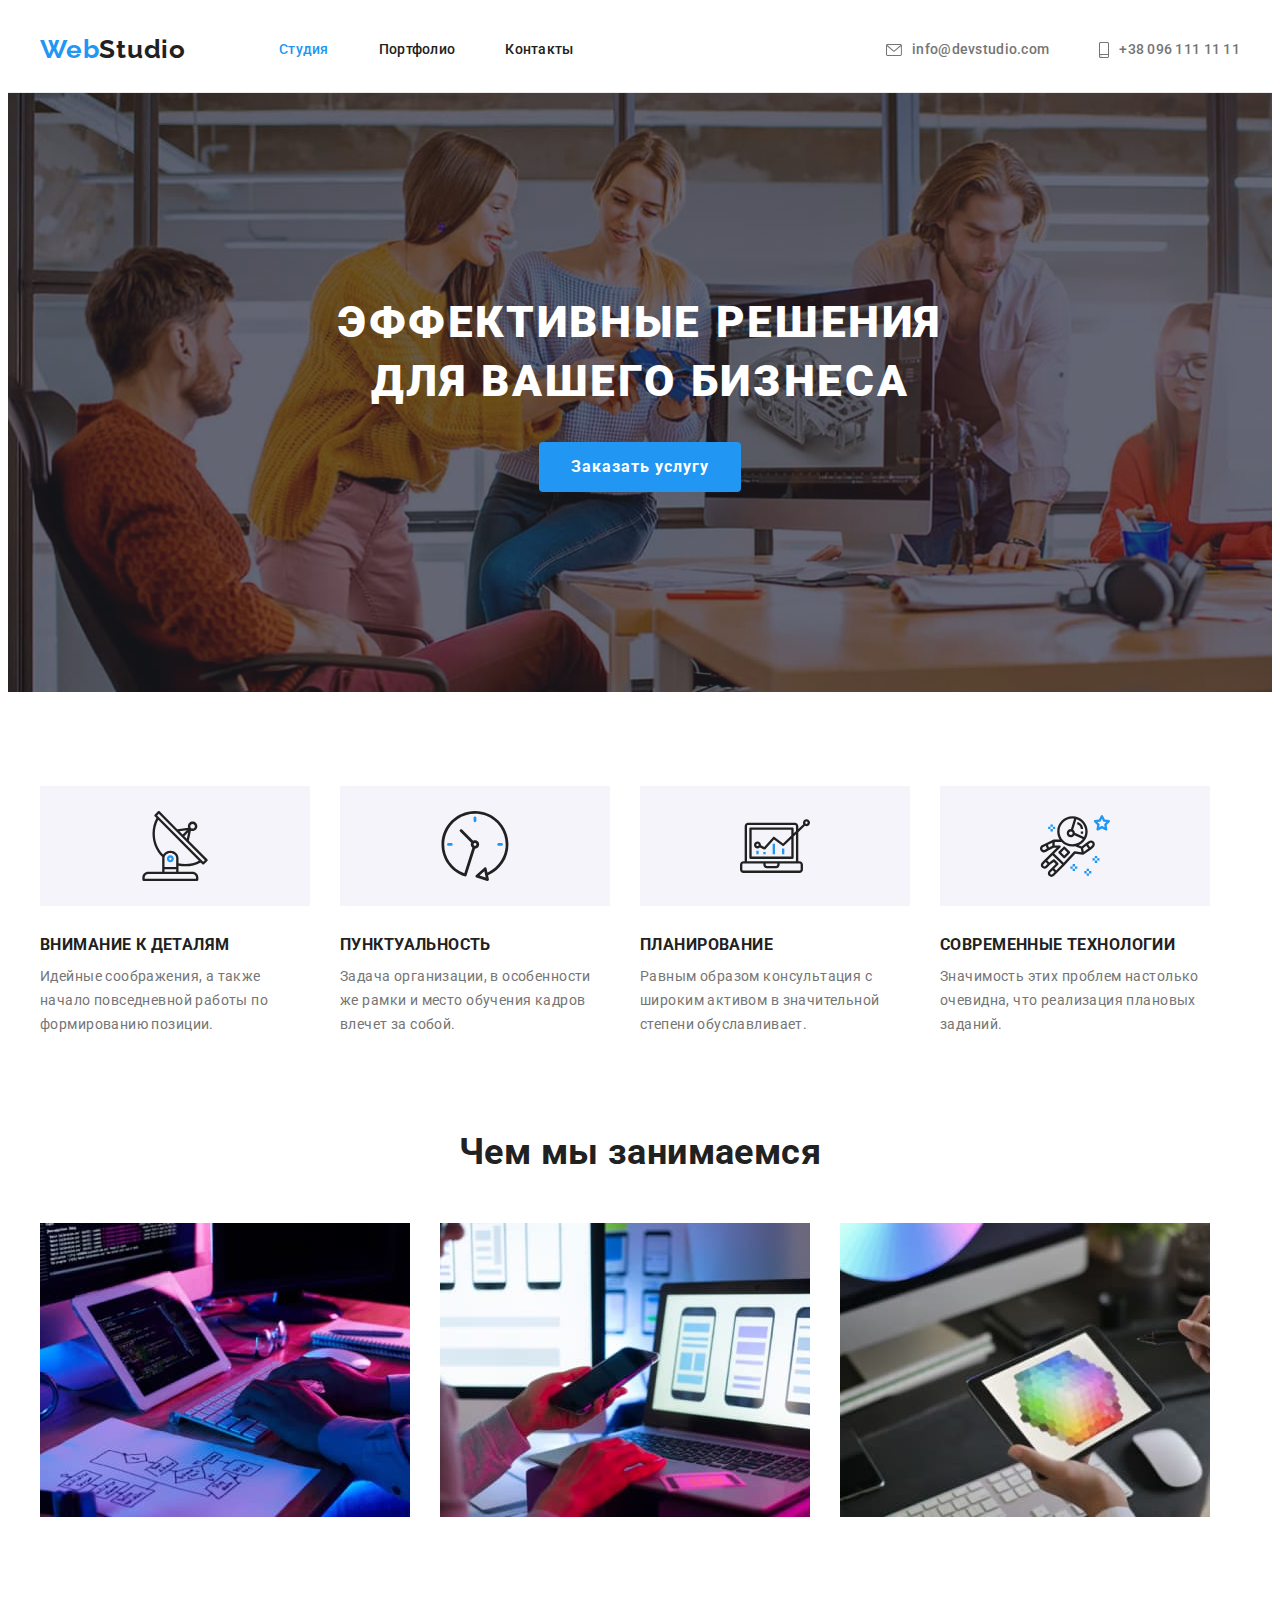
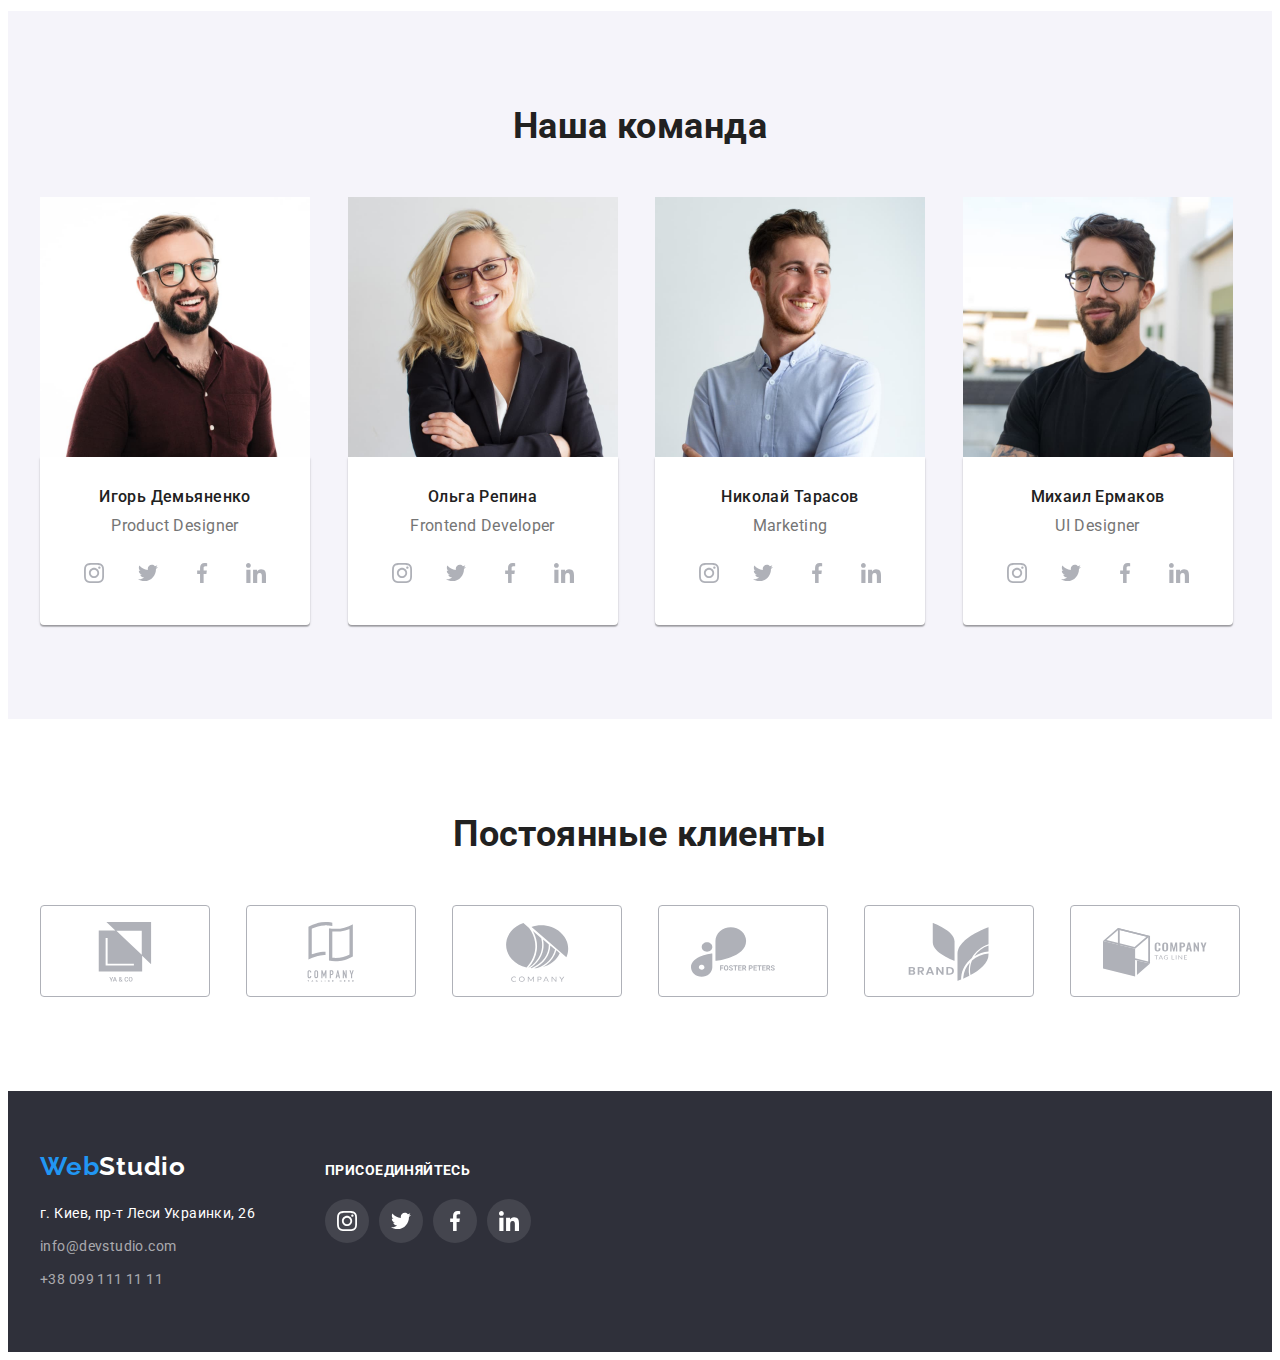
==== index.html @ d1e37722 "додана анімація для посилань" ====
<!DOCTYPE html>
<html lang="ru">
  <head>
    <meta charset="UTF-8" />
    <meta http-equiv="X-UA-Compatible" content="IE=edge" />
    <meta name="viewport" content="width=device-width, initial-scale=1.0" />
    <title>Студия</title>
    <link rel="preconnect" href="https://fonts.googleapis.com" />
    <link rel="preconnect" href="https://fonts.gstatic.com" crossorigin />
    <link
      href="https://fonts.googleapis.com/css2?family=Raleway:wght@700&family=Roboto:wght@400;500;700;900&display=swap"
      rel="stylesheet"
    />
    <link
      rel="stylesheet"
      href="https://cdnjs.cloudflare.com/ajax/libs/modern-normalize/1.1.0/modern-normalize.min.css"
      integrity="sha512-wpPYUAdjBVSE4KJnH1VR1HeZfpl1ub8YT/NKx4PuQ5NmX2tKuGu6U/JRp5y+Y8XG2tV+wKQpNHVUX03MfMFn9Q=="
      crossorigin="anonymous"
      referrerpolicy="no-referrer"
    />
    <link rel="stylesheet" href="./css/styles.css" />
  </head>

  <body>
    <!--=================start header=================-->

    <header class="page-header">
      <div class="container header-conteiner">
        <nav class="navigation">
          <a class="logo-link link" href="" lang="en">
            <span class="logo-part-one">Web</span>Studio</a
          >
          <ul class="nav-list list">
            <li class="nav-list-item">
              <a class="nav-list-link link current" href="">Студия</a>
            </li>
            <li class="nav-list-item">
              <a class="nav-list-link link" href="./portfolio.html"
                >Портфолио</a
              >
            </li>
            <li class="nav-list-item">
              <a class="nav-list-link link" href="">Контакты</a>
            </li>
          </ul>
        </nav>

        <ul class="contacts-header-list list">
          <li class="contacts-header-list-item">
            <a
              class="contacts-header-list-link link"
              href="mailto:info@devstudio.com"
            >
              <svg class="contact-icon-link" width="16" height="12">
                <use href="./images/icon.svg#letter"></use>
              </svg>
              info@devstudio.com</a
            >
          </li>
          <li class="contacts-header-list-item">
            <a class="contacts-header-list-link link" href="tel:+380961111111">
              <svg class="contact-icon-link" width="10" height="16">
                <use href="./images/icon.svg#smartphone"></use>
              </svg>
              +38 096 111 11 11</a
            >
          </li>
        </ul>
      </div>
    </header>
    <!--=================end header=================-->

    <!--=================start main=================-->
    <main>
      <!-- Hero -->
      <section class="hero">
        <div class="container hero-container">
          <h1 class="hero-title">
            Эффективные решения <br />
            для вашего бизнеса
          </h1>
          <button class="hero-button" type="button">Заказать услугу</button>
        </div>
      </section>

      <!-- specifics -->
      <section class="section">
        <div class="container">
          <h2 class="hidden">Особенности</h2>
          <ul class="specifics-list list">
            <li class="specifics-list-item">
              <div class="specifics-container">
                <svg class="specifics-icon" width="70" height="70">
                  <use href="./images/icon.svg#antenna"></use>
                </svg>
              </div>

              <h3 class="specifics-list-title title">Внимание к деталям</h3>
              <p class="specifics-list-text">
                Идейные соображения, а также начало повседневной работы по
                формированию позиции.
              </p>
            </li>
            <li class="specifics-list-item">
              <div class="specifics-container">
                <svg class="specifics-icon" width="70" height="70">
                  <use href="./images/icon.svg#clock"></use>
                </svg>
              </div>

              <h3 class="specifics-list-title title">Пунктуальность</h3>
              <p class="specifics-list-text">
                Задача организации, в особенности же рамки и место обучения
                кадров влечет за собой.
              </p>
            </li>
            <li class="specifics-list-item">
              <div class="specifics-container">
                <svg class="specifics-icon" width="70" height="70">
                  <use href="./images/icon.svg#diagram"></use>
                </svg>
              </div>

              <h3 class="specifics-list-title title">Планирование</h3>
              <p class="specifics-list-text">
                Равным образом консультация с широким активом в значительной
                степени обуславливает.
              </p>
            </li>
            <li class="specifics-list-item">
              <div class="specifics-container">
                <svg class="specifics-icon" width="70" height="70">
                  <use href="./images/icon.svg#astronaut"></use>
                </svg>
              </div>

              <h3 class="specifics-list-title title">Современные технологии</h3>
              <p class="specifics-list-text">
                Значимость этих проблем настолько очевидна, что реализация
                плановых заданий.
              </p>
            </li>
          </ul>
        </div>
      </section>

      <!-- work -->
      <section class="section work-section">
        <div class="container">
          <h2 class="work-title title">Чем мы занимаемся</h2>
          <ul class="work-list list">
            <li class="work-list-item">
              <img
                class="work-img"
                src="./images/work1.jpg"
                alt="руки на клавиатуре"
                width="370"
              />
            </li>
            <li class="work-list-item">
              <img
                class="work-img"
                src="./images/work2.jpg"
                alt="телефон в руках"
                width="370"
              />
            </li>
            <li class="work-list-item">
              <img
                class="work-img"
                src="./images/work3.jpg"
                alt="планшет в руках"
                width="370"
              />
            </li>
          </ul>
        </div>
      </section>

      <!-- teams -->
      <section class="section teams">
        <div class="container">
          <h2 class="team-title title">Наша команда</h2>
          <ul class="team-list list">
            <!--team 1-->
            <li class="team-list-item">
              <img
                class="team-list-img"
                src="./images/team1.jpg"
                alt="Игорь Демьяненко"
                width="270"
              />
              <div class="team-description">
                <h3 class="team-list-title title">Игорь Демьяненко</h3>
                <p class="team-list-text" lang="en">Product Designer</p>

                <ul class="social-list list">
                  <li class="social-item">
                    <a href="" class="social-links">
                      <svg class="social-icon" width="20" height="20">
                        <use href="./images/icon.svg#instagram"></use>
                      </svg>
                    </a>
                  </li>

                  <li class="social-item">
                    <a href="" class="social-links">
                      <svg class="social-icon" width="20" height="20">
                        <use href="./images/icon.svg#twitter"></use>
                      </svg>
                    </a>
                  </li>

                  <li class="social-item">
                    <a href="" class="social-links">
                      <svg class="social-icon" width="20" height="20">
                        <use href="./images/icon.svg#facebook"></use>
                      </svg>
                    </a>
                  </li>

                  <li class="social-item">
                    <a href="" class="social-links">
                      <svg class="social-icon" width="20" height="20">
                        <use href="./images/icon.svg#linkedin"></use>
                      </svg>
                    </a>
                  </li>
                </ul>
              </div>
            </li>

            <!--team 2-->
            <li class="team-list-item">
              <img
                class="team-list-img"
                src="./images/team2.jpg"
                alt="Ольга Репина"
                width="270"
              />
              <div class="team-description">
                <h3 class="team-list-title title">Ольга Репина</h3>
                <p class="team-list-text" lang="en">Frontend Developer</p>

                <ul class="social-list list">
                  <li class="social-item">
                    <a href="" class="social-links">
                      <svg class="social-icon" width="20" height="20">
                        <use href="./images/icon.svg#instagram"></use>
                      </svg>
                    </a>
                  </li>

                  <li class="social-item">
                    <a href="" class="social-links">
                      <svg class="social-icon" width="20" height="20">
                        <use href="./images/icon.svg#twitter"></use>
                      </svg>
                    </a>
                  </li>

                  <li class="social-item">
                    <a href="" class="social-links">
                      <svg class="social-icon" width="20" height="20">
                        <use href="./images/icon.svg#facebook"></use>
                      </svg>
                    </a>
                  </li>

                  <li class="social-item">
                    <a href="" class="social-links">
                      <svg class="social-icon" width="20" height="20">
                        <use href="./images/icon.svg#linkedin"></use>
                      </svg>
                    </a>
                  </li>
                </ul>
              </div>
            </li>

            <!--team 3-->
            <li class="team-list-item">
              <img
                class="team-list-img"
                src="./images/team3.jpg"
                alt="Николай Тарасов"
                width="270"
              />
              <div class="team-description">
                <h3 class="team-list-title title">Николай Тарасов</h3>
                <p class="team-list-text" lang="en">Marketing</p>

                <ul class="social-list list">
                  <li class="social-item">
                    <a href="" class="social-links">
                      <svg class="social-icon" width="20" height="20">
                        <use href="./images/icon.svg#instagram"></use>
                      </svg>
                    </a>
                  </li>

                  <li class="social-item">
                    <a href="" class="social-links">
                      <svg class="social-icon" width="20" height="20">
                        <use href="./images/icon.svg#twitter"></use>
                      </svg>
                    </a>
                  </li>

                  <li class="social-item">
                    <a href="" class="social-links">
                      <svg class="social-icon" width="20" height="20">
                        <use href="./images/icon.svg#facebook"></use>
                      </svg>
                    </a>
                  </li>

                  <li class="social-item">
                    <a href="" class="social-links">
                      <svg class="social-icon" width="20" height="20">
                        <use href="./images/icon.svg#linkedin"></use>
                      </svg>
                    </a>
                  </li>
                </ul>
              </div>
            </li>

            <!--team 4-->
            <li class="team-list-item">
              <img
                class="team-list-img"
                src="./images/team4.jpg"
                alt="Михаил Ермаков"
                width="270"
              />
              <div class="team-description">
                <h3 class="team-list-title title">Михаил Ермаков</h3>
                <p class="team-list-text" lang="en">UI Designer</p>

                <ul class="social-list list">
                  <li class="social-item">
                    <a href="" class="social-links">
                      <svg class="social-icon" width="20" height="20">
                        <use href="./images/icon.svg#instagram"></use>
                      </svg>
                    </a>
                  </li>

                  <li class="social-item">
                    <a href="" class="social-links">
                      <svg class="social-icon" width="20" height="20">
                        <use href="./images/icon.svg#twitter"></use>
                      </svg>
                    </a>
                  </li>

                  <li class="social-item">
                    <a href="" class="social-links">
                      <svg class="social-icon" width="20" height="20">
                        <use href="./images/icon.svg#facebook"></use>
                      </svg>
                    </a>
                  </li>

                  <li class="social-item">
                    <a href="" class="social-links">
                      <svg class="social-icon" width="20" height="20">
                        <use href="./images/icon.svg#linkedin"></use>
                      </svg>
                    </a>
                  </li>
                </ul>
              </div>
            </li>
          </ul>
        </div>
      </section>

      <!--our clients-->
      <section class="section">
        <div class="container">
          <h2 class="clients-title title">Постоянные клиенты</h2>
          <ul class="clients-list list">
            <li class="client-item">
              <a class="client-link" href="">
                <svg class="client-icon" width="106" height="60">
                  <use href="./images/icon.svg#group"></use>
                </svg>
              </a>
            </li>
            <li class="client-item">
              <a class="client-link" href="">
                <svg class="client-icon" width="106" height="60">
                  <use href="./images/icon.svg#group-1"></use>
                </svg>
              </a>
            </li>
            <li class="client-item">
              <a class="client-link" href="">
                <svg class="client-icon" width="106" height="60">
                  <use href="./images/icon.svg#group-2"></use>
                </svg>
              </a>
            </li>
            <li class="client-item">
              <a class="client-link" href="">
                <svg class="client-icon" width="106" height="60">
                  <use href="./images/icon.svg#group-3"></use>
                </svg>
              </a>
            </li>
            <li class="client-item">
              <a class="client-link" href="">
                <svg class="client-icon" width="106" height="60">
                  <use href="./images/icon.svg#group-4"></use>
                </svg>
              </a>
            </li>
            <li class="client-item">
              <a class="client-link" href="">
                <svg class="client-icon" width="106" height="60">
                  <use href="./images/icon.svg#group-5"></use>
                </svg>
              </a>
            </li>
          </ul>
        </div>
      </section>
    </main>
    <!--=================end main=================-->

    <!--=================start footer=================-->
    <footer class="footer">
      <div class="container footer-container">
        <div class="adress">
          <a class="footer-logo-link link" href="" lang="en">
            <span class="logo-part-one">Web</span>Studio</a
          >
          <address>
            <ul class="address-list list">
              <li class="address-list-item">
                <a
                  class="address-list-link link"
                  href="https://goo.gl/maps/DS2FpUbjy8NpvMt88"
                  target="_blank"
                >
                  г. Киев, пр-т Леси Украинки, 26</a
                >
              </li>
              <li class="address-list-item">
                <a
                  class="address-list-link-item link"
                  href="mailto:info@devstudio.com"
                  >info@devstudio.com</a
                >
              </li>
              <li class="address-list-item">
                <a class="address-list-link-item link" href="tel:+380991111111"
                  >+38 099 111 11 11</a
                >
              </li>
            </ul>
          </address>
        </div>

        <div class="footer-social">
          <p class="footer-text">присоединяйтесь</p>
          <ul class="footer-social-list list">
            <li class="footer-social-item">
              <a class="footer-social-link" href="">
                <svg width="20" height="20">
                  <use
                    class="footer-social-icon"
                    href="./images/icon.svg#instagram"
                  ></use>
                </svg>
              </a>
            </li>
            <li class="footer-social-item">
              <a class="footer-social-link" href="">
                <svg width="20" height="20">
                  <use href="./images/icon.svg#twitter"></use>
                </svg>
              </a>
            </li>
            <li class="footer-social-item">
              <a class="footer-social-link" href="">
                <svg width="20" height="20">
                  <use href="./images/icon.svg#facebook"></use>
                </svg>
              </a>
            </li>
            <li class="footer-social-item">
              <a class="footer-social-link" href="">
                <svg width="20" height="20">
                  <use href="./images/icon.svg#linkedin"></use>
                </svg>
              </a>
            </li>
          </ul>
        </div>
      </div>
    </footer>
    <!--=================end footer=================-->
  </body>
</html>
---- css/styles.css ----
:root {
  --primary-text-color: #757575;
  --title-text-color: #212121;
  --akcent-text-color: #2196f3;
  --main-text-color: #ffffff;
  --border-color: #eeeeee;

  --fone-background-color: #ffffff;
  --main-background-color: #2f303a;
  --second-background-color: #f5f4fa;
  --button-color: #2196f3;
  --social-color: #afb1b8;
  --social-akcent-color: #2196f3;
  --social-hover-color: #ffffff;

  --primary-font-family: "Roboto", sans-serif;
  --font-logo: "Raleway", sans-serif;
}

body {
  font-family: var(--primary-font-family);
  font-size: 14px;
  line-height: 0.03em;
  letter-spacing: 0.03em;
  color: var(--primary-text-color);
  background-color: var(--fone-background-color);
}

h1,
h2,
h3,
p {
  margin-top: 0;
  margin-bottom: 0;
}

ul {
  margin-top: 0;
  margin-bottom: 0;
  padding-left: 0;
}

img {
  display: block;
  max-width: 100%;
  height: auto;
}

.list {
  list-style: none;
}

.link {
  text-decoration: none;
  transition: color 250ms cubic-bezier(0.4, 0, 0.2, 1);
}

.container {
  width: 1200px;
  padding-left: 15px;
  padding-right: 15px;
  margin-left: auto;
  margin-right: auto;
}

.section {
  padding-top: 94px;
  padding-bottom: 94px;
}

.title {
  color: var(--title-text-color);
}

.hidden {
  position: absolute;
  width: 1px;
  height: 1px;
  margin: -1px;
  padding: 0;
  overflow: hidden;
  border: 0;
  clip: rect(0 0 0 0);
}

/*-----------------start header-----------------*/

.page-header {
  border-bottom: 1px solid #ececec;
}

.header-conteiner {
  display: flex;
}

/*navigation*/
.logo-link {
  padding-top: 24px;
  padding-bottom: 24px;
  font-family: var(--font-logo);
  font-style: normal;
  font-weight: 700;
  font-size: 26px;
  line-height: 1.19;
  letter-spacing: 0.03em;
  color: var(--title-text-color);
  margin-right: 93px;
}

.logo-part-one {
  font-family: var(--font-logo);
  font-style: normal;
  font-weight: 700;
  font-size: 26px;
  line-height: 1.19;
  letter-spacing: 0.03em;
  color: var(--akcent-text-color);
}

.nav-list-link {
  padding-top: 32px;
  padding-bottom: 32px;
  font-weight: 500;
  font-size: 14px;
  line-height: 1.14;
  letter-spacing: 0.02em;
  color: var(--title-text-color);
}

.nav-list-link:hover,
.nav-list-link:focus {
  color: var(--akcent-text-color);
}

.navigation {
  display: flex;
  align-items: center;
}

.nav-list {
  display: flex;
}

.nav-list-item:not(:last-child) {
  margin-right: 50px;
}

/*contacts*/
.contacts-header-list {
  display: flex;
  align-items: center;
  margin-left: auto;
}

.contacts-header-list-item:not(:last-child) {
  margin-right: 50px;
}

.contacts-header-list-link {
  display: flex;
  align-items: center;
  padding-top: 32px;
  padding-bottom: 32px;
  font-weight: 500;
  font-size: 14px;
  line-height: 1.4;
  letter-spacing: 0.02em;
  color: var(--primary-text-color);
}

.contacts-header-list-link:hover,
.contacts-header-list-link:focus {
  color: var(--akcent-text-color);
}

.contact-icon-link {
  fill: currentColor;
  margin-right: 10px;
}

.current {
  color: var(--akcent-text-color);
}

/*---------------hero-------------*/
.hero {
  max-width: 1600px;
  max-height: 600px;
  margin: 0 auto;
  background-image: linear-gradient(
      rgba(47, 48, 58, 0.4),
      rgba(47, 48, 58, 0.4)
    ),
    url("../images/hero.jpg");

  background-size: cover;
  background-repeat: no-repeat;
  background-color: var(--main-background-color);
  padding-top: 200px;
  padding-bottom: 200px;
  text-align: center;
}
.hero-title {
  font-weight: 900;
  font-size: 44px;
  line-height: 1.36;
  letter-spacing: 0.06em;
  text-transform: uppercase;
  color: var(--main-text-color);
}

.hero-button {
  margin-right: auto;
  margin-left: auto;
  margin-top: 30px;
  padding: 10px 32px;
  min-width: 200px;
  border-radius: 4px;
  border: none;
  /* box-shadow: 0px 4px 4px rgba(0, 0, 0, 0.15); */
  font-family: inherit;
  font-weight: 700;
  font-size: 16px;
  line-height: 1.88;
  display: flex;
  align-items: center;
  text-align: center;
  letter-spacing: 0.06em;
  cursor: pointer;
  color: var(--main-text-color);
  background-color: var(--button-color);
}

/*--------------specifics--------------*/
.specifics-list {
  display: flex;
}

.specifics-list-item {
  width: 270px;
}

.specifics-list-item:not(:last-child) {
  margin-right: 30px;
}

.specifics-container {
  display: flex;
  justify-content: center;
  align-items: center;
  width: 270px;
  height: 120px;
  margin-bottom: 30px;
  background-color: var(--second-background-color);
}

.specifics-list-title {
  margin-bottom: 10px;
  font-weight: 700;
  line-height: 1.14;
  text-transform: uppercase;
}

.specifics-list-text {
  line-height: 1.71;
}

/*----------------work----------------*/
.work-section {
  padding-top: 0;
}

.work-title {
  margin-bottom: 50px;
  font-weight: 700;
  font-size: 36px;
  line-height: 1.17;
  text-align: center;
}

.work-list {
  display: flex;
}

.work-list-item:not(:last-child) {
  margin-right: 30px;
}

/*---------------teams---------------*/
.teams {
  background-color: var(--second-background-color);
}

.team-title {
  margin-bottom: 50px;
  font-weight: 700;
  font-size: 36px;
  line-height: 42px;
  text-align: center;
}

.team-list {
  display: flex;
  margin-left: -30px;
}

.team-list-item {
  flex-basis: calc((100% - 120px) / 4);
  margin-left: 30px;
}

.social-list {
  display: flex;
  justify-content: center;
  align-items: center;
}

.social-item:not(:last-child) {
  margin-right: 10px;
}

.social-links {
  display: flex;
  justify-content: center;
  align-items: center;
  width: 44px;
  height: 44px;
  border-radius: 50%;
  fill: var(--social-color);
  transition: fill 250ms cubic-bezier(0.4, 0, 0.2, 1),
    background-color 250ms cubic-bezier(0.4, 0, 0.2, 1);
}

.social-links:hover,
.social-links:focus {
  fill: var(--social-hover-color);
  background-color: var(--social-akcent-color);
}

.social-icon {
  display: flex;
  justify-content: center;
}

.team-description {
  width: 270px;
  padding-top: 30px;
  padding-bottom: 30px;
  box-shadow: 0px 1px 3px rgba(0, 0, 0, 0.12), 0px 1px 1px rgba(0, 0, 0, 0.14),
    0px 2px 1px rgba(0, 0, 0, 0.2);
  border-radius: 0px 0px 4px 4px;
  background-color: var(--fone-background-color);
}

.team-list-title {
  margin-bottom: 10px;
  font-weight: 500;
  font-size: 16px;
  line-height: 1.19;
  text-align: center;
}

.team-list-text {
  font-size: 16px;
  line-height: 1.19;
  text-align: center;
  margin-bottom: 16px;
}

/*----------------clients----------------*/
.clients-title {
  font-weight: 700;
  font-size: 36px;
  line-height: 1.17;
  text-align: center;
  margin-bottom: 50px;
}

.clients-list {
  display: flex;
  justify-content: space-between;
}

.client-link {
  padding: 16px 32px;
  display: flex;
  width: 170px;
  height: 92px;
  border: 1px solid var(--social-color);
  box-sizing: border-box;
  border-radius: 4px;
  fill: var(--social-color);
  transition: fill 250ms cubic-bezier(0.4, 0, 0.2, 1),
    border 250ms cubic-bezier(0.4, 0, 0.2, 1);
}

.client-link:hover,
.client-link:focus {
  fill: var(--social-akcent-color);
  border: 1px solid var(--social-akcent-color);
}

/*----------------footer----------------*/
.footer {
  background-color: var(--main-background-color);
}

.footer-container {
  display: flex;
  align-items: baseline;
}

.adress {
  margin-right: 70px;
  padding-top: 60px;
  padding-bottom: 60px;
}

.footer-logo-link {
  display: block;
  margin-bottom: 20px;
  font-family: var(--font-logo);
  font-style: normal;
  font-weight: 700;
  font-size: 26px;
  line-height: 1.19;
  letter-spacing: 0.03em;
  color: var(--main-text-color);
}

.address-list-item:not(:last-child) {
  margin-bottom: 9px;
}

.address-list-link {
  font-style: normal;
  font-weight: 400;
  font-size: 14px;
  line-height: 1.71;
  letter-spacing: 0.03em;
  color: var(--main-text-color);
}

.address-list-link-item {
  font-style: normal;
  font-weight: 400;
  font-size: 14px;
  line-height: 1.71;
  letter-spacing: 0.03em;
  color: rgba(255, 255, 255, 0.6);
}

.address-list-link:hover,
.address-list-link:focus {
  color: var(--akcent-text-color);
}
.address-list-link-item:hover,
.address-list-link-item:focus {
  color: var(--akcent-text-color);
}

.footer-text {
  margin-bottom: 20px;
  font-weight: 700;
  line-height: 1.14;
  text-transform: uppercase;
  color: var(--main-text-color);
}

.footer-social-list {
  display: flex;
  justify-content: space-between;
}

.footer-social-item {
  display: flex;
  justify-content: space-between;
  align-items: center;
}

.footer-social-item:not(:last-child) {
  margin-right: 10px;
}

.footer-social-link {
  display: flex;
  justify-content: center;
  align-items: center;
  width: 44px;
  height: 44px;
  border-radius: 50%;
  fill: var(--main-text-color);
  background-color: rgba(255, 255, 255, 0.1);
  transition: background-color 250ms cubic-bezier(0.4, 0, 0.2, 1);
}

.footer-social-link:hover,
.footer-social-link:focus {
  background-color: var(--social-akcent-color);
}

.footer-social-icon {
  display: flex;
  justify-content: center;
}

/*-----------------------end Studio-----------------------*/

/*-----------------------start Portfolio-----------------------*/

/*------filter------*/
.filter-list {
  display: flex;
  justify-content: center;
}

.filter-list-item {
  margin-right: 8px;
  margin-bottom: 50px;
}

.filter-list-button {
  padding-top: 6px;
  padding-bottom: 6px;
  padding-left: 22px;
  padding-right: 22px;
  border-radius: 4px;
  border: transparent;
  font-weight: 500;
  font-size: 16px;
  line-height: 1.62;
  text-align: center;
  letter-spacing: 0.03em;
  cursor: pointer;
  color: var(--title-text-color);
  background-color: var(--second-background-color);
}

.filter-list-button:hover,
.filter-list-button:focus {
  color: var(--main-text-color);
  background-color: var(--button-color);
}

/*------projects------*/
.projects-list {
  display: flex;
  flex-wrap: wrap;
  margin-left: -30px;
  margin-top: -30px;
}

.projects-list-item {
  flex-basis: calc((100% - 90px) / 3);
  margin-left: 30px;
  margin-top: 30px;
}

.projects-list-link {
  display: block;
}

.projects-list-link:hover,
.projects-list-link:focus {
  box-shadow: 0px 1px 1px rgba(0, 0, 0, 0.12), 0px 4px 4px rgba(0, 0, 0, 0.06),
    1px 4px 6px rgba(0, 0, 0, 0.16);
}

.project-description {
  padding: 20px 24px;
  border: 1px solid var(--border-color);
  border-top: none;
}

.projects-item-title {
  margin-bottom: 4px;
  font-style: normal;
  font-weight: 700;
  font-size: 18px;
  line-height: 2;
  letter-spacing: 0.06em;
  color: var(--title-text-color);
}

.projects-item-text {
  font-style: normal;
  font-weight: 400;
  font-size: 16px;
  line-height: 1.88;
  letter-spacing: 0.03em;
  color: var(--primary-text-color);
}
/*-----------------------end Portfolio-----------------------*/
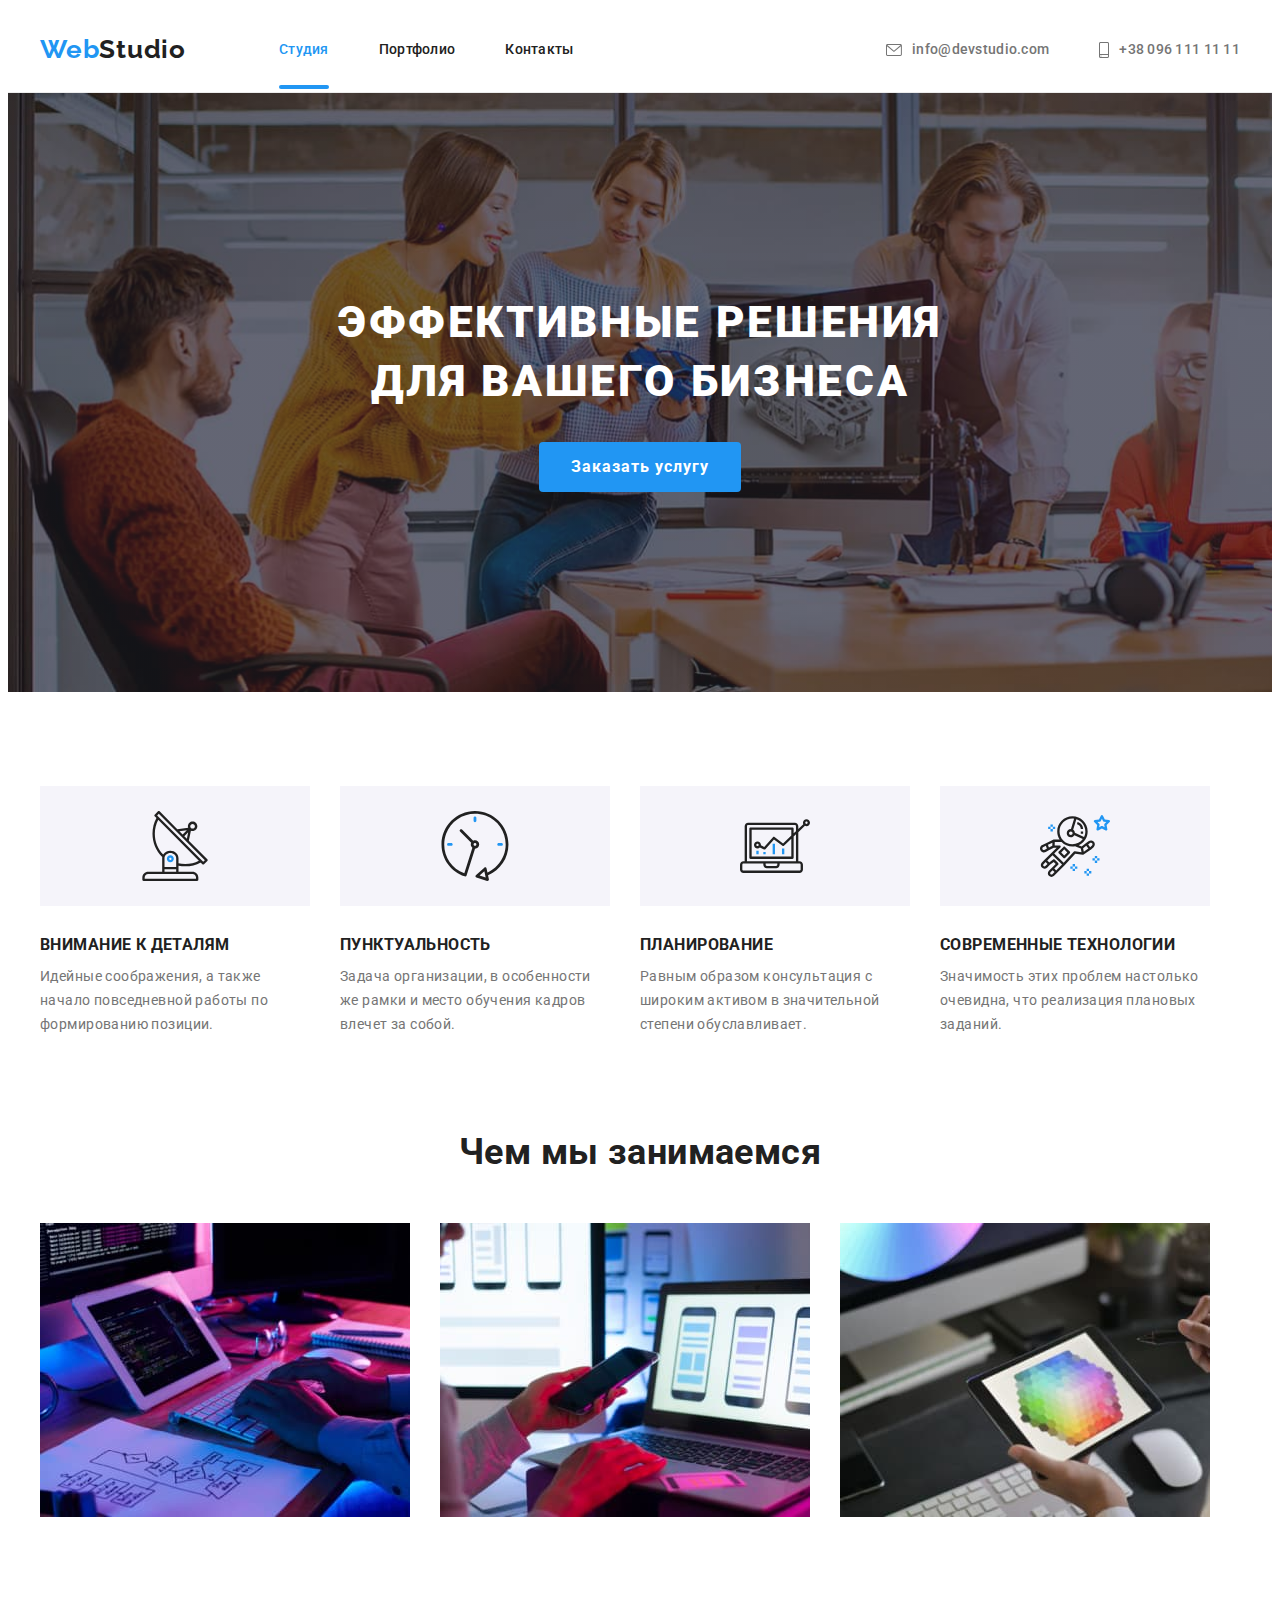
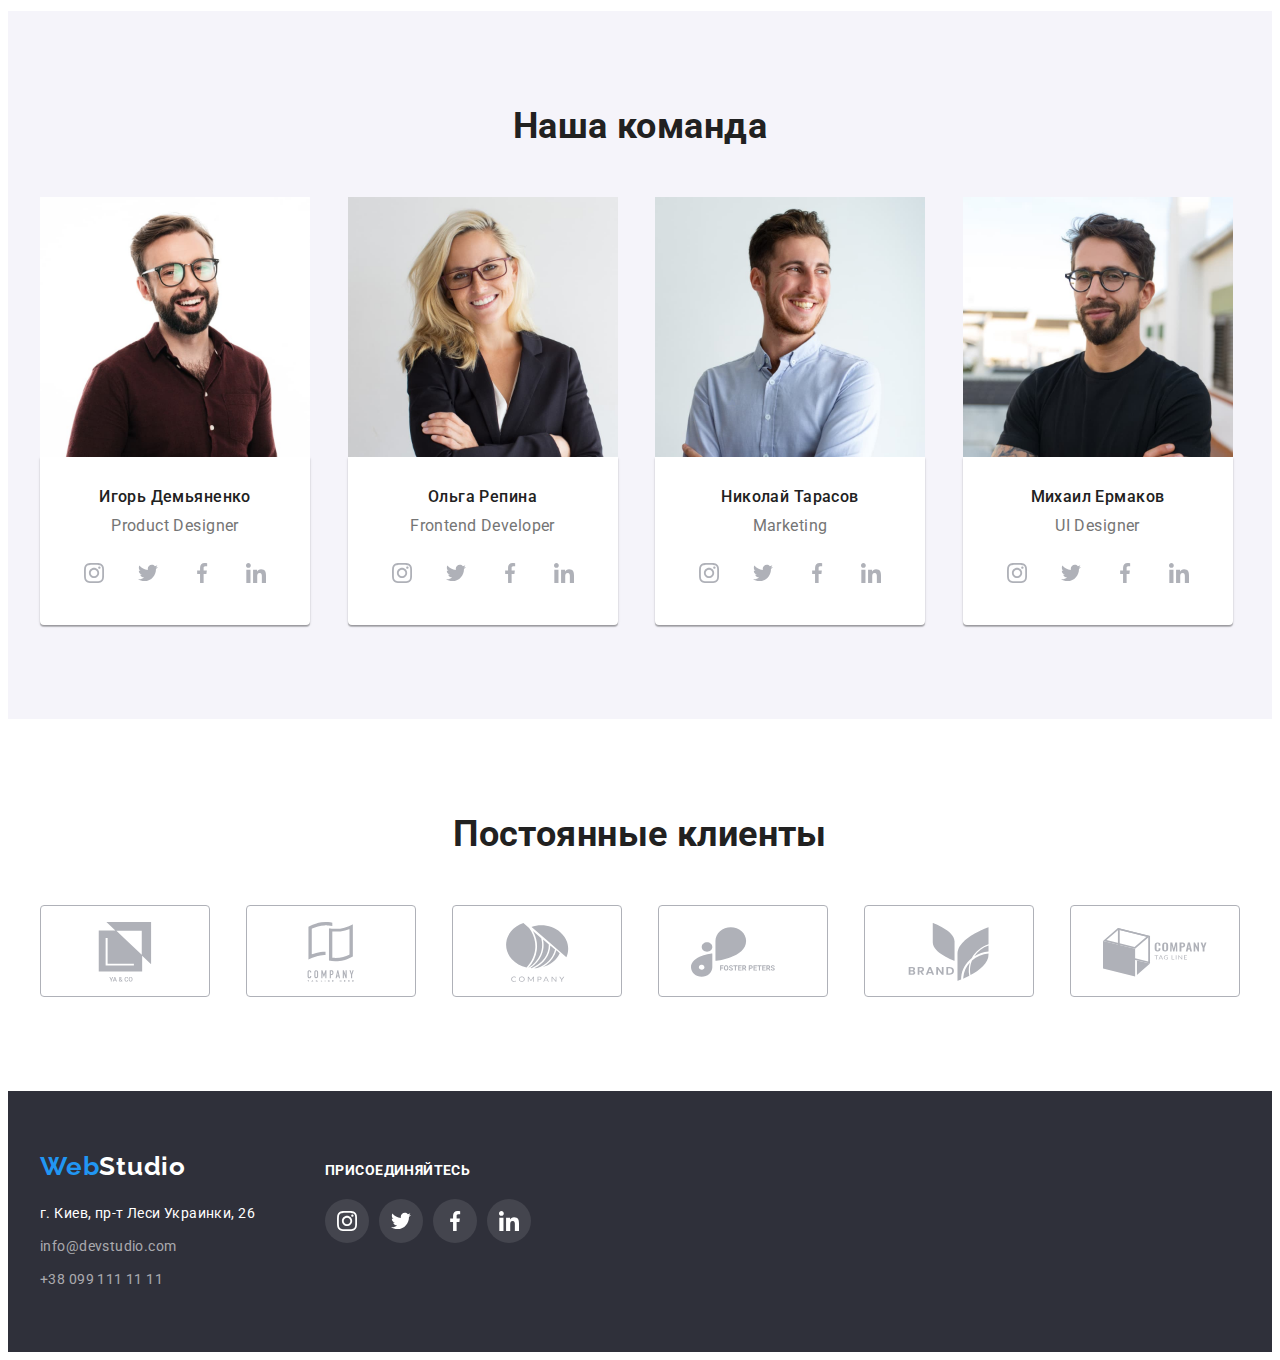
==== commit 3f6fb659: "додано анімацію для кнопок і карток" ====
--- a/index.html
+++ b/index.html
@@ -79,7 +79,9 @@
             Эффективные решения <br />
             для вашего бизнеса
           </h1>
-          <button class="hero-button" type="button">Заказать услугу</button>
+          <button class="hero-button" type="button" data-modal-open>
+            Заказать услугу
+          </button>
         </div>
       </section>
 
@@ -503,5 +505,17 @@
       </div>
     </footer>
     <!--=================end footer=================-->
+
+    <div class="backdrop is-hidden" data-modal>
+      <div class="modal">
+        <button type="button" class="modal-close-btn" data-modal-close>
+          <svg class="modal-close-icon" width="18" height="18">
+            <use href="./images/icon.svg#icon-close"></use>
+          </svg>
+        </button>
+      </div>
+    </div>
+
+    <script src="./js/modal.js"></script>
   </body>
 </html>
--- a/css/styles.css
+++ b/css/styles.css
@@ -118,6 +118,7 @@
 }
 
 .nav-list-link {
+  position: relative;
   padding-top: 32px;
   padding-bottom: 32px;
   font-weight: 500;
@@ -132,6 +133,21 @@
   color: var(--akcent-text-color);
 }
 
+.current::after {
+  content: "";
+  width: 100%;
+  height: 4px;
+  border-radius: 2px;
+  background-color: var(--social-akcent-color);
+  position: absolute;
+  bottom: 0;
+  left: 0;
+}
+
+.current {
+  color: var(--akcent-text-color);
+}
+
 .navigation {
   display: flex;
   align-items: center;
@@ -176,10 +192,6 @@
 .contact-icon-link {
   fill: currentColor;
   margin-right: 10px;
-}
-
-.current {
-  color: var(--akcent-text-color);
 }
 
 /*---------------hero-------------*/
@@ -217,7 +229,6 @@
   min-width: 200px;
   border-radius: 4px;
   border: none;
-  /* box-shadow: 0px 4px 4px rgba(0, 0, 0, 0.15); */
   font-family: inherit;
   font-weight: 700;
   font-size: 16px;
@@ -229,6 +240,14 @@
   cursor: pointer;
   color: var(--main-text-color);
   background-color: var(--button-color);
+  transition: background-color 250ms cubic-bezier(0.4, 0, 0.2, 1),
+    box-shadow 250ms cubic-bezier(0.4, 0, 0.2, 1);
+}
+
+.hero-button:hover,
+.hero-button:focus {
+  background-color: #188ce8;
+  box-shadow: 0px 4px 4px rgba(0, 0, 0, 0.15);
 }
 
 /*--------------specifics--------------*/
@@ -327,8 +346,7 @@
   height: 44px;
   border-radius: 50%;
   fill: var(--social-color);
-  transition: fill 250ms cubic-bezier(0.4, 0, 0.2, 1),
-    background-color 250ms cubic-bezier(0.4, 0, 0.2, 1);
+  transition: background-color 250ms cubic-bezier(0.4, 0, 0.2, 1);
 }
 
 .social-links:hover,
@@ -340,6 +358,7 @@
 .social-icon {
   display: flex;
   justify-content: center;
+  transition: fill 250ms cubic-bezier(0.4, 0, 0.2, 1);
 }
 
 .team-description {
@@ -505,6 +524,48 @@
 }
 
 /*-----------------------end Studio-----------------------*/
+
+.backdrop {
+  position: fixed;
+  top: 0;
+  left: 0;
+  width: 100vw;
+  height: 100vh;
+  background-color: rgba(0, 0, 0, 0.2);
+  transition: opacity 500ms, visibility 500ms;
+}
+
+.backdrop.is-hidden {
+  opacity: 0;
+  visibility: hidden;
+  pointer-events: none;
+}
+
+.modal {
+  position: absolute;
+  top: 50%;
+  left: 50%;
+  transform: translate(-50%, -50%);
+  width: 528px;
+  height: 580px;
+  background-color: #ffffff;
+}
+
+.modal-close-btn {
+  position: absolute;
+  top: 8px;
+  right: 8px;
+  width: 30px;
+  height: 30px;
+  display: flex;
+  justify-content: center;
+  align-items: center;
+  border-radius: 50%;
+  border: 1px solid rgba(0, 0, 0, 0.1);
+  background-color: transparent;
+  padding: 0;
+  cursor: pointer;
+}
 
 /*-----------------------start Portfolio-----------------------*/
 
@@ -534,12 +595,17 @@
   cursor: pointer;
   color: var(--title-text-color);
   background-color: var(--second-background-color);
+  transition: color 250ms cubic-bezier(0.4, 0, 0.2, 1),
+    background-color 250ms cubic-bezier(0.4, 0, 0.2, 1),
+    box-shadow 250ms cubic-bezier(0.4, 0, 0.2, 1);
 }
 
 .filter-list-button:hover,
 .filter-list-button:focus {
   color: var(--main-text-color);
   background-color: var(--button-color);
+  box-shadow: 0px 3px 1px rgba(0, 0, 0, 0.1), 0px 1px 2px rgba(0, 0, 0, 0.08),
+    0px 2px 2px rgba(0, 0, 0, 0.12);
 }
 
 /*------projects------*/
@@ -558,6 +624,7 @@
 
 .projects-list-link {
   display: block;
+  transition: box-shadow 250ms cubic-bezier(0.4, 0, 0.2, 1);
 }
 
 .projects-list-link:hover,
@@ -590,4 +657,31 @@
   letter-spacing: 0.03em;
   color: var(--primary-text-color);
 }
+
+.projects-list-link-img {
+  position: relative;
+  overflow: hidden;
+}
+
+.overlay {
+  position: absolute;
+  top: 0;
+  left: 0;
+  width: 100%;
+  height: 100%;
+  font-size: 18px;
+  line-height: 1.56;
+  color: var(--main-text-color);
+  background-color: rgba(33, 150, 243, 0.9);
+  padding: 63px 24px;
+  overflow: auto;
+  transform: translateY(100%);
+  transition: transform 250ms cubic-bezier(0.4, 0, 0.2, 1);
+}
+
+.projects-list-link:hover .overlay,
+.projects-list-link:focus .overlay {
+  transform: translate(0);
+}
+
 /*-----------------------end Portfolio-----------------------*/
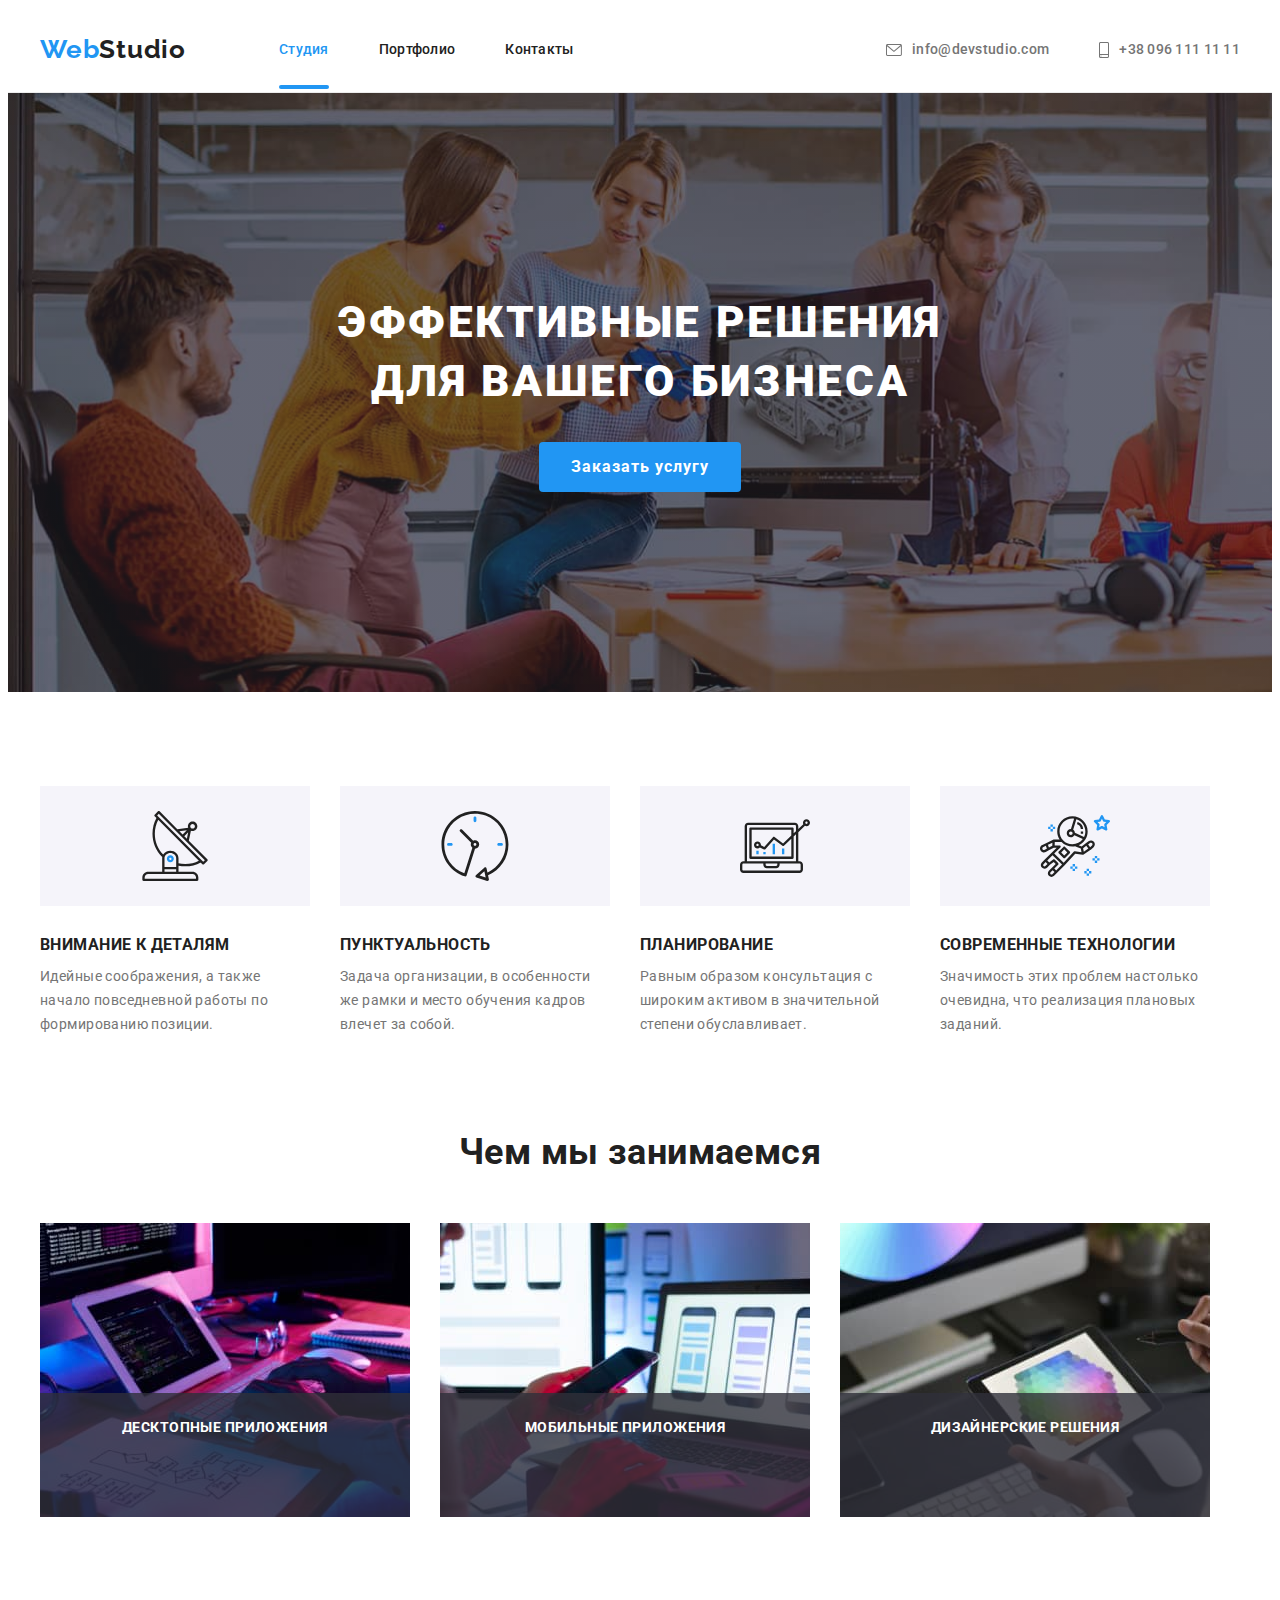
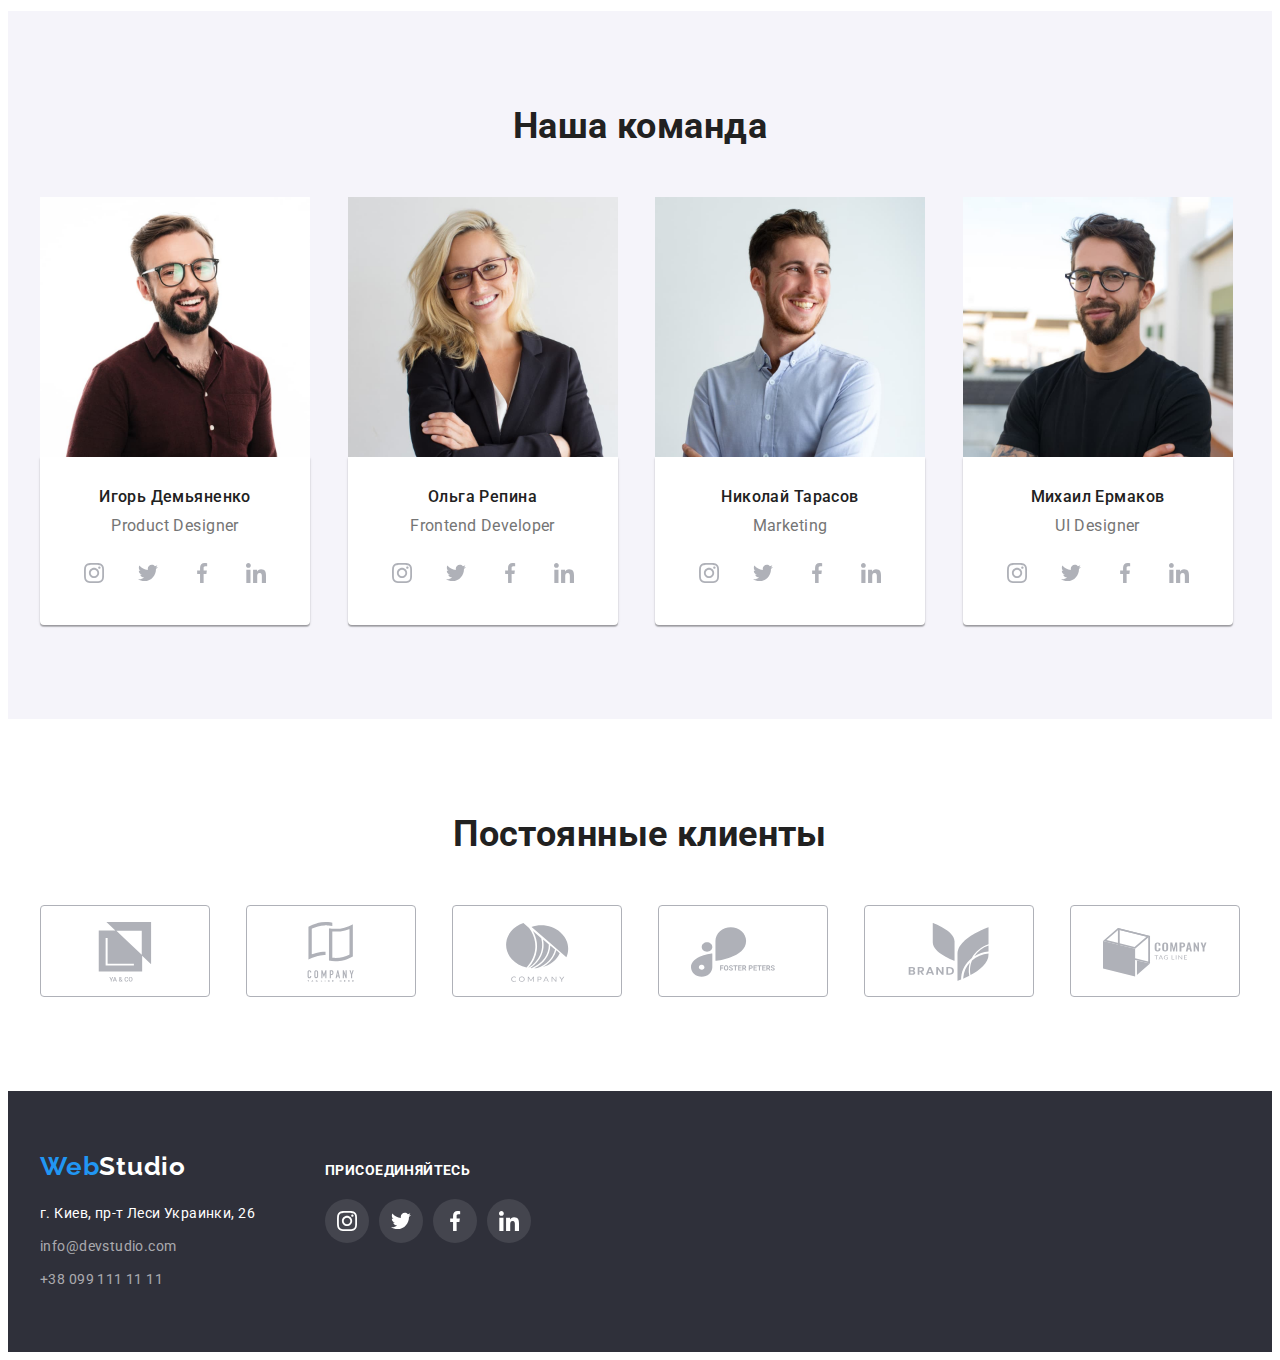
==== commit b8bf43af: "додано оверлей до карток" ====
--- a/index.html
+++ b/index.html
@@ -150,30 +150,42 @@
       <section class="section work-section">
         <div class="container">
           <h2 class="work-title title">Чем мы занимаемся</h2>
+
           <ul class="work-list list">
             <li class="work-list-item">
-              <img
-                class="work-img"
-                src="./images/work1.jpg"
-                alt="руки на клавиатуре"
-                width="370"
-              />
-            </li>
+              <div class="work-item-img">
+                <img
+                  class="work-img"
+                  src="./images/work1.jpg"
+                  alt="руки на клавиатуре"
+                  width="370"
+                />
+                <p class="work-text">Десктопные приложения</p>
+              </div>
+            </li>
+
             <li class="work-list-item">
-              <img
-                class="work-img"
-                src="./images/work2.jpg"
-                alt="телефон в руках"
-                width="370"
-              />
-            </li>
+              <div class="work-item-img">
+                <img
+                  class="work-img"
+                  src="./images/work2.jpg"
+                  alt="телефон в руках"
+                  width="370"
+                />
+                <p class="work-text">Мобильные приложения</p>
+              </div>
+            </li>
+
             <li class="work-list-item">
-              <img
-                class="work-img"
-                src="./images/work3.jpg"
-                alt="планшет в руках"
-                width="370"
-              />
+              <div class="work-item-img">
+                <img
+                  class="work-img"
+                  src="./images/work3.jpg"
+                  alt="планшет в руках"
+                  width="370"
+                />
+                <p class="work-text">Дизайнерские решения</p>
+              </div>
             </li>
           </ul>
         </div>
--- a/css/styles.css
+++ b/css/styles.css
@@ -303,6 +303,26 @@
 
 .work-list-item:not(:last-child) {
   margin-right: 30px;
+}
+
+.work-item-img {
+  position: relative;
+}
+
+.work-text {
+  position: absolute;
+  bottom: 0;
+  left: 0;
+  width: 100%;
+  height: 70px;
+  font-weight: 700;
+  line-height: 1.14;
+  text-align: center;
+  text-transform: uppercase;
+  color: var(--main-text-color);
+  background-color: rgba(47, 48, 58, 0.8);
+  padding-top: 27px;
+  padding-bottom: 27px;
 }
 
 /*---------------teams---------------*/
